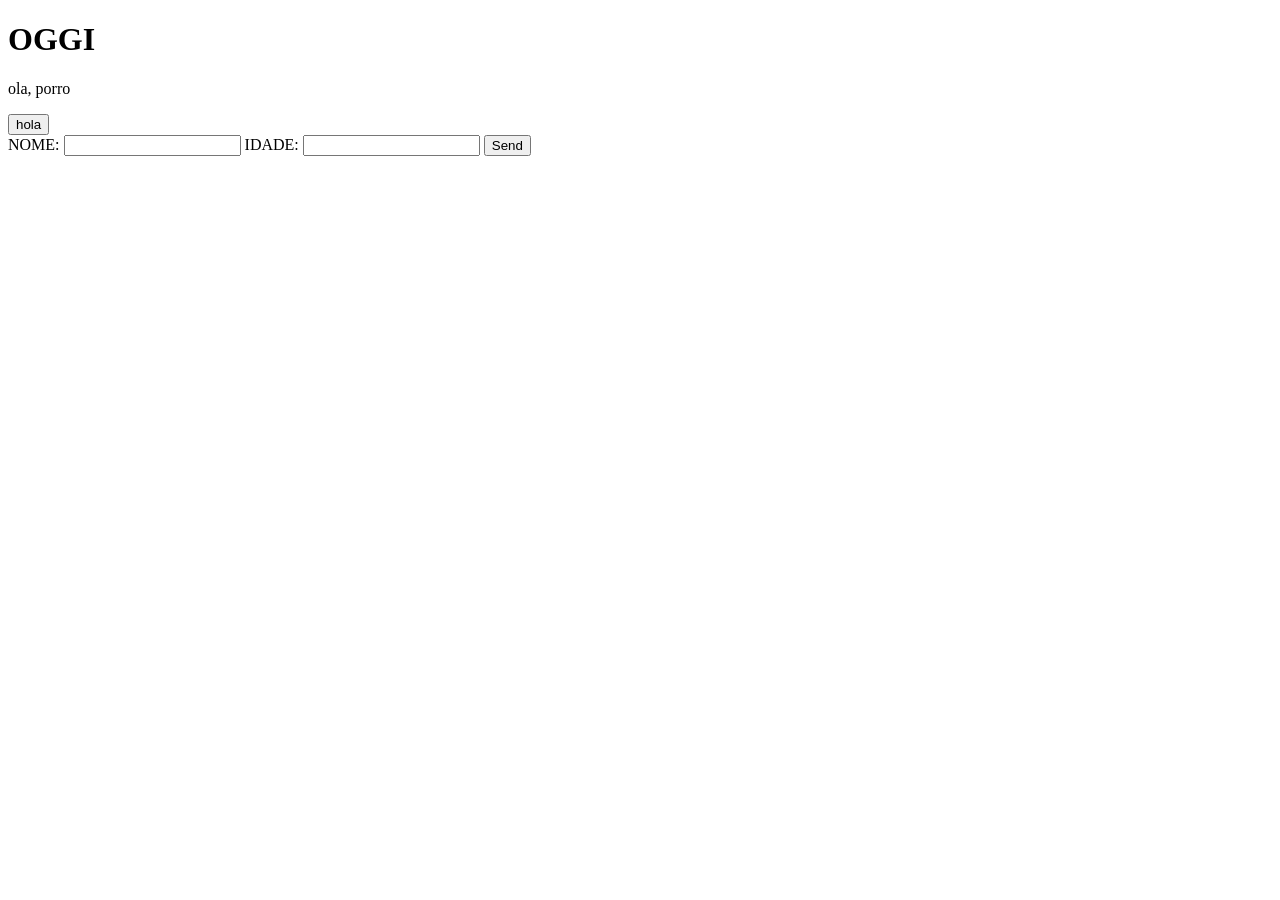
==== index.html @ 26f71e38 "form" ====
<!DOCTYPE html>
<html lang="en">
<head>
    <meta charset="UTF-8">
    <meta name="viewport" content="width=device-width, initial-scale=1.0">
    <title>GRULIUS</title>
</head>
<body>
    
<h1>OGGI</h1>
<p>ola, porro</p>
<button>hola</button>

<form>
    <label>NOME:</label>
    <input type="text">

    <label>IDADE:</label>
    <input type="number">

    <button>Send</button>

</form>





</body>
</html>
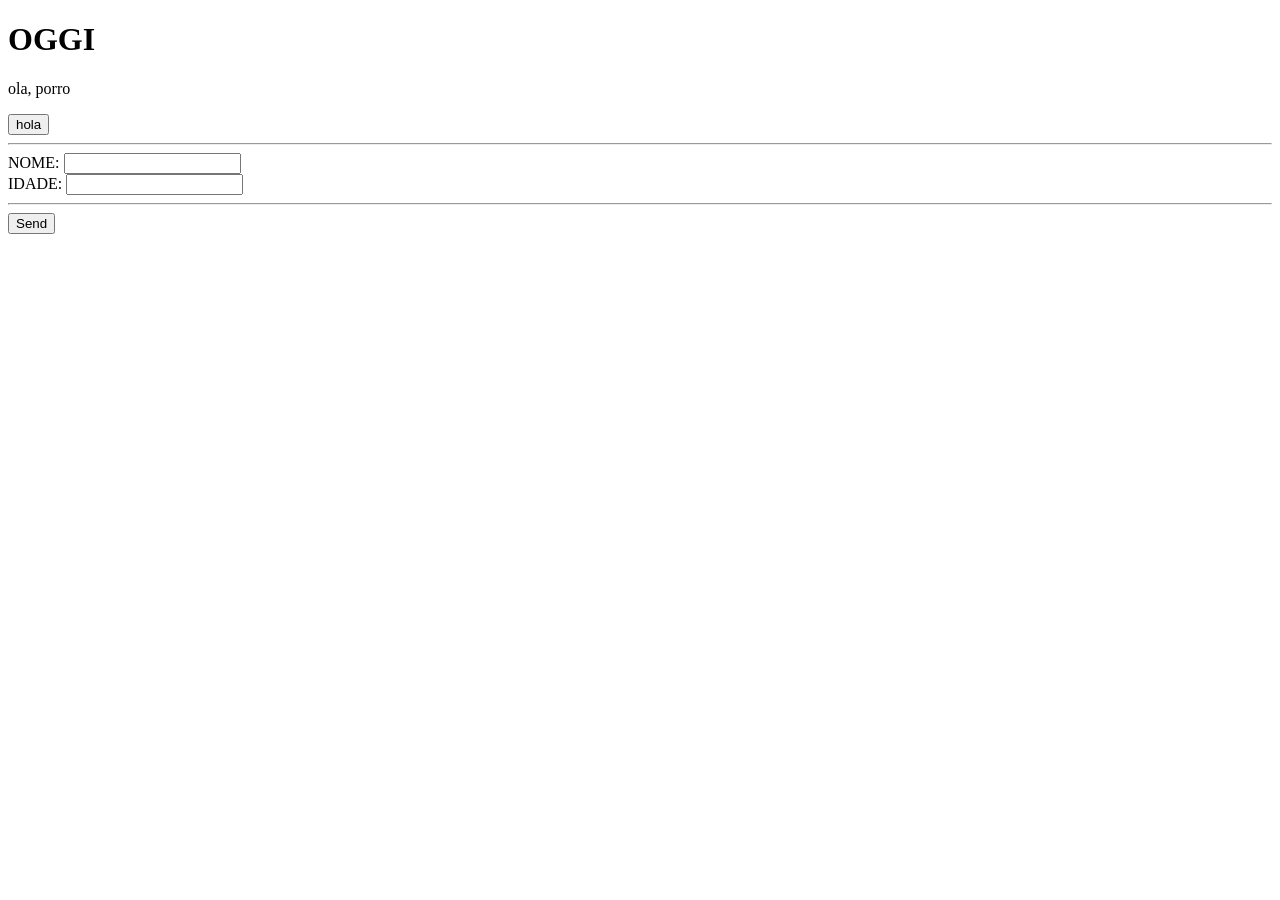
==== commit 6c92a6a0: "br hr" ====
--- a/index.html
+++ b/index.html
@@ -12,11 +12,15 @@
 <button>hola</button>
 
 <form>
+    <hr>
     <label>NOME:</label>
     <input type="text">
-
+    <br>
     <label>IDADE:</label>
     <input type="number">
+    <hr>
+
+    <!--holaaaa-->
 
     <button>Send</button>
 
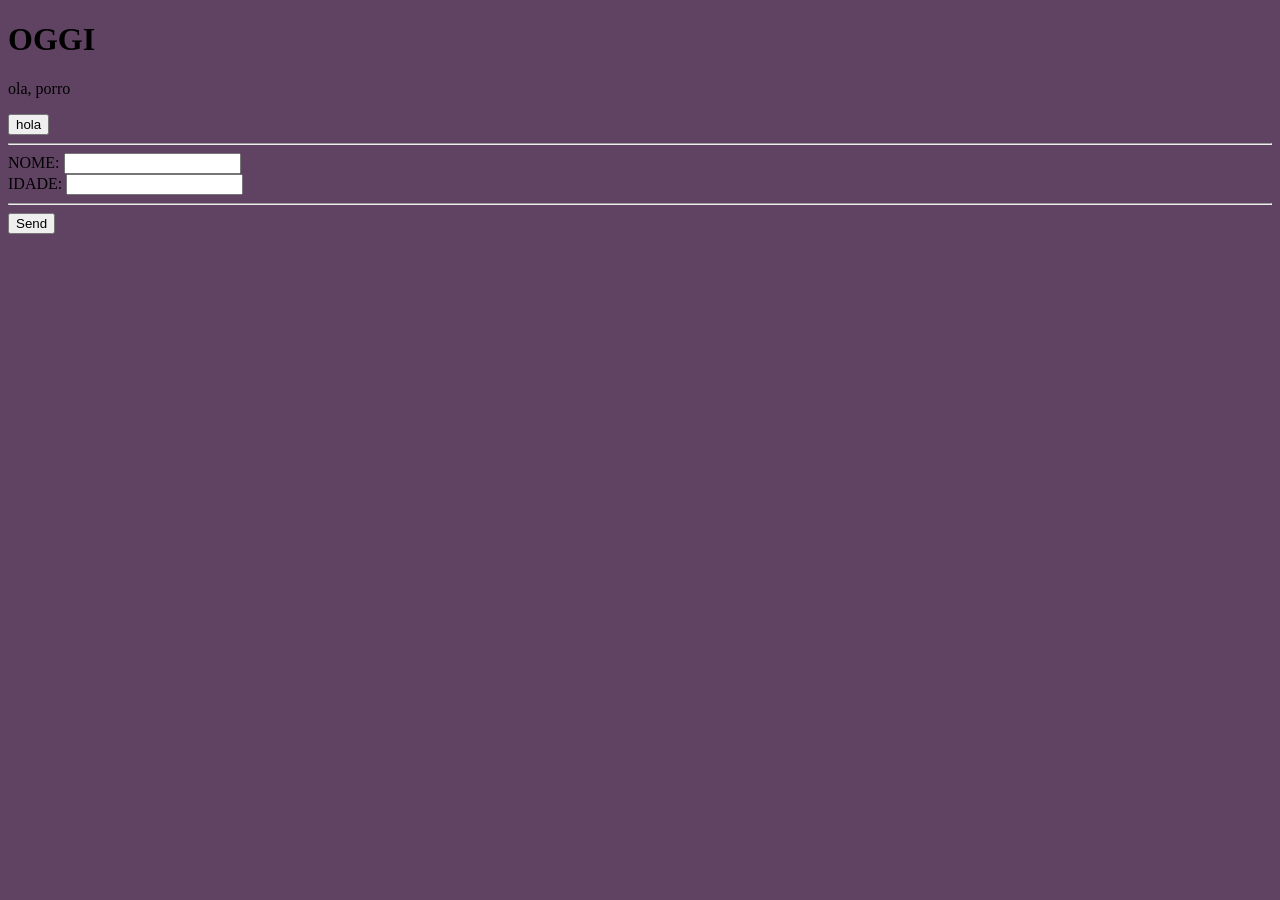
==== commit db15e006: "color" ====
--- a/index.html
+++ b/index.html
@@ -4,6 +4,7 @@
     <meta charset="UTF-8">
     <meta name="viewport" content="width=device-width, initial-scale=1.0">
     <title>GRULIUS</title>
+    <link rel="stylesheet" href="style.css">
 </head>
 <body>
     
@@ -20,6 +21,7 @@
     <input type="number">
     <hr>
 
+
     <!--holaaaa-->
 
     <button>Send</button>
--- a/style.css
+++ b/style.css
@@ -0,0 +1,3 @@
+body {
+    background-color: #604363;
+}
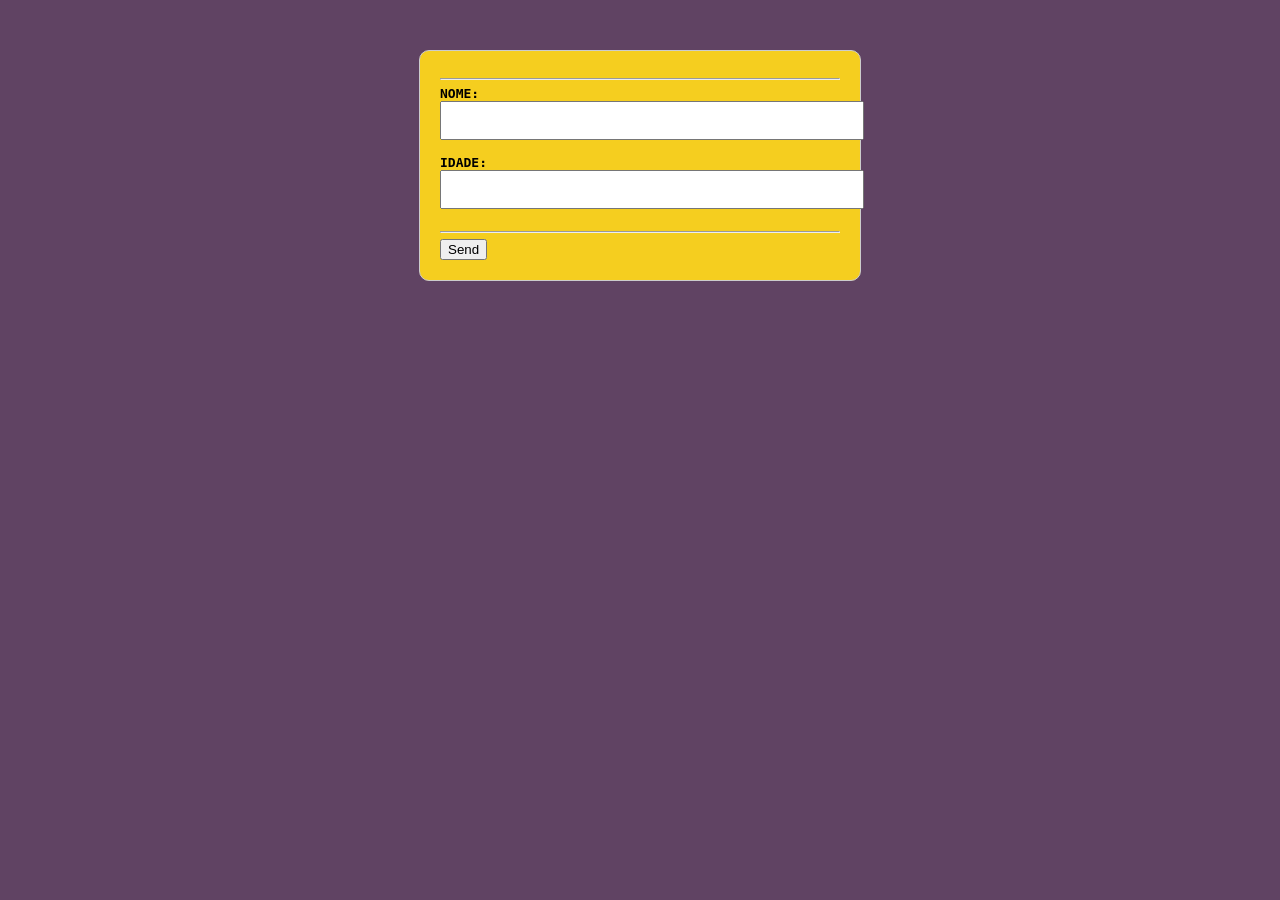
==== commit 9fd89dda: "tirar" ====
--- a/index.html
+++ b/index.html
@@ -8,10 +8,6 @@
 </head>
 <body>
     
-<h1>OGGI</h1>
-<p>ola, porro</p>
-<button>hola</button>
-
 <form>
     <hr>
     <label>NOME:</label>
--- a/style.css
+++ b/style.css
@@ -1,3 +1,27 @@
 body {
+    
     background-color: #604363;
+    font-family: monospace;
+    
+}
+
+form {
+    width: 400px;
+    background-color: #f5ce1f;
+
+    padding: 20px;
+    margin: 50px auto;
+
+    border: 1px solid #cccccc;
+    border-radius: 10px;
+
+}
+
+label {
+    font-weight: bold;
+}
+input{
+    width: 100%;
+    padding: 10px;
+    margin-bottom: 15px;
 }
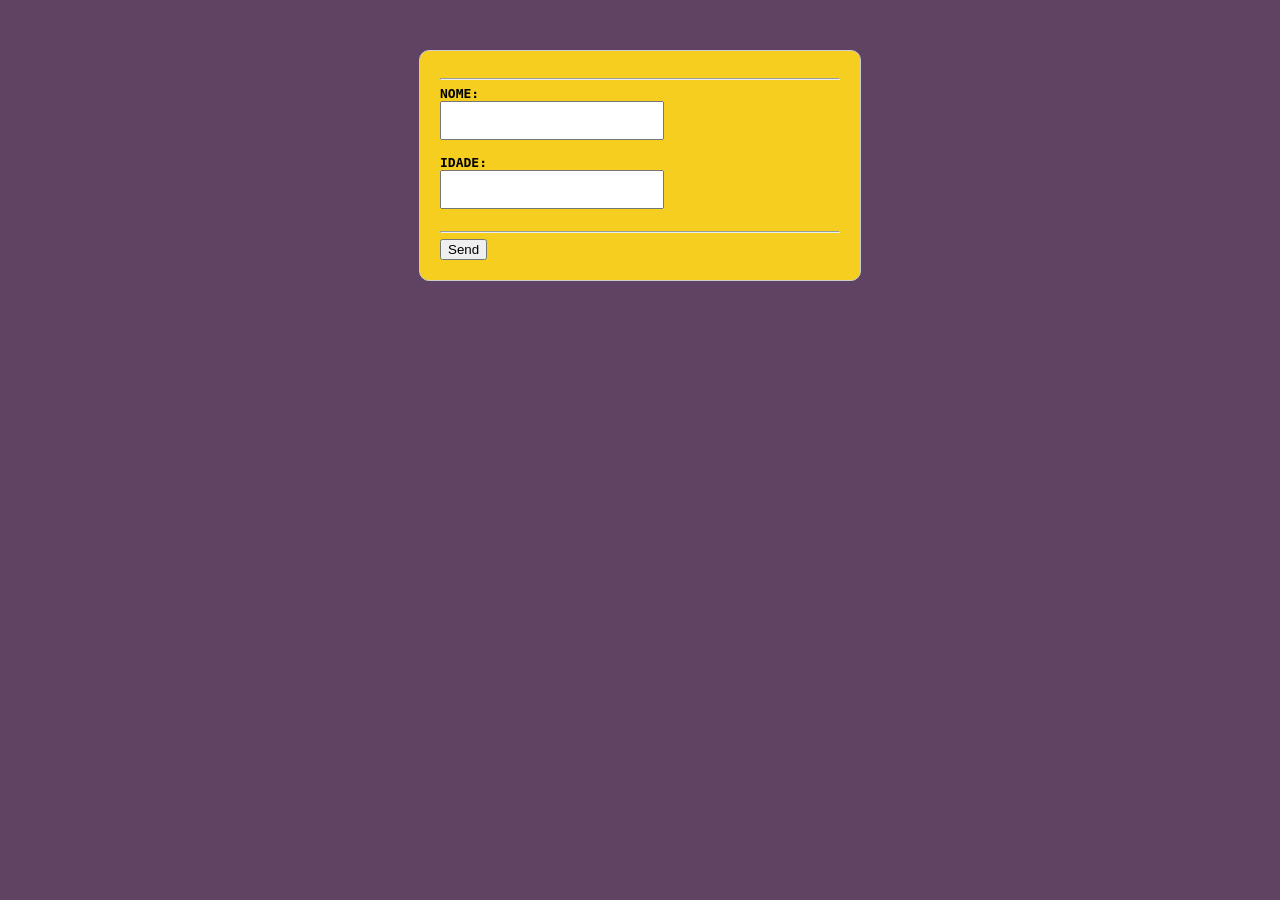
==== commit 502b8319: "Update index.html" ====
--- a/index.html
+++ b/index.html
@@ -11,9 +11,11 @@
 <form>
     <hr>
     <label>NOME:</label>
+    <br>
     <input type="text">
     <br>
     <label>IDADE:</label>
+    <br>
     <input type="number">
     <hr>
 
--- a/style.css
+++ b/style.css
@@ -21,7 +21,7 @@
     font-weight: bold;
 }
 input{
-    width: 100%;
+    width: 50%;
     padding: 10px;
     margin-bottom: 15px;
 }
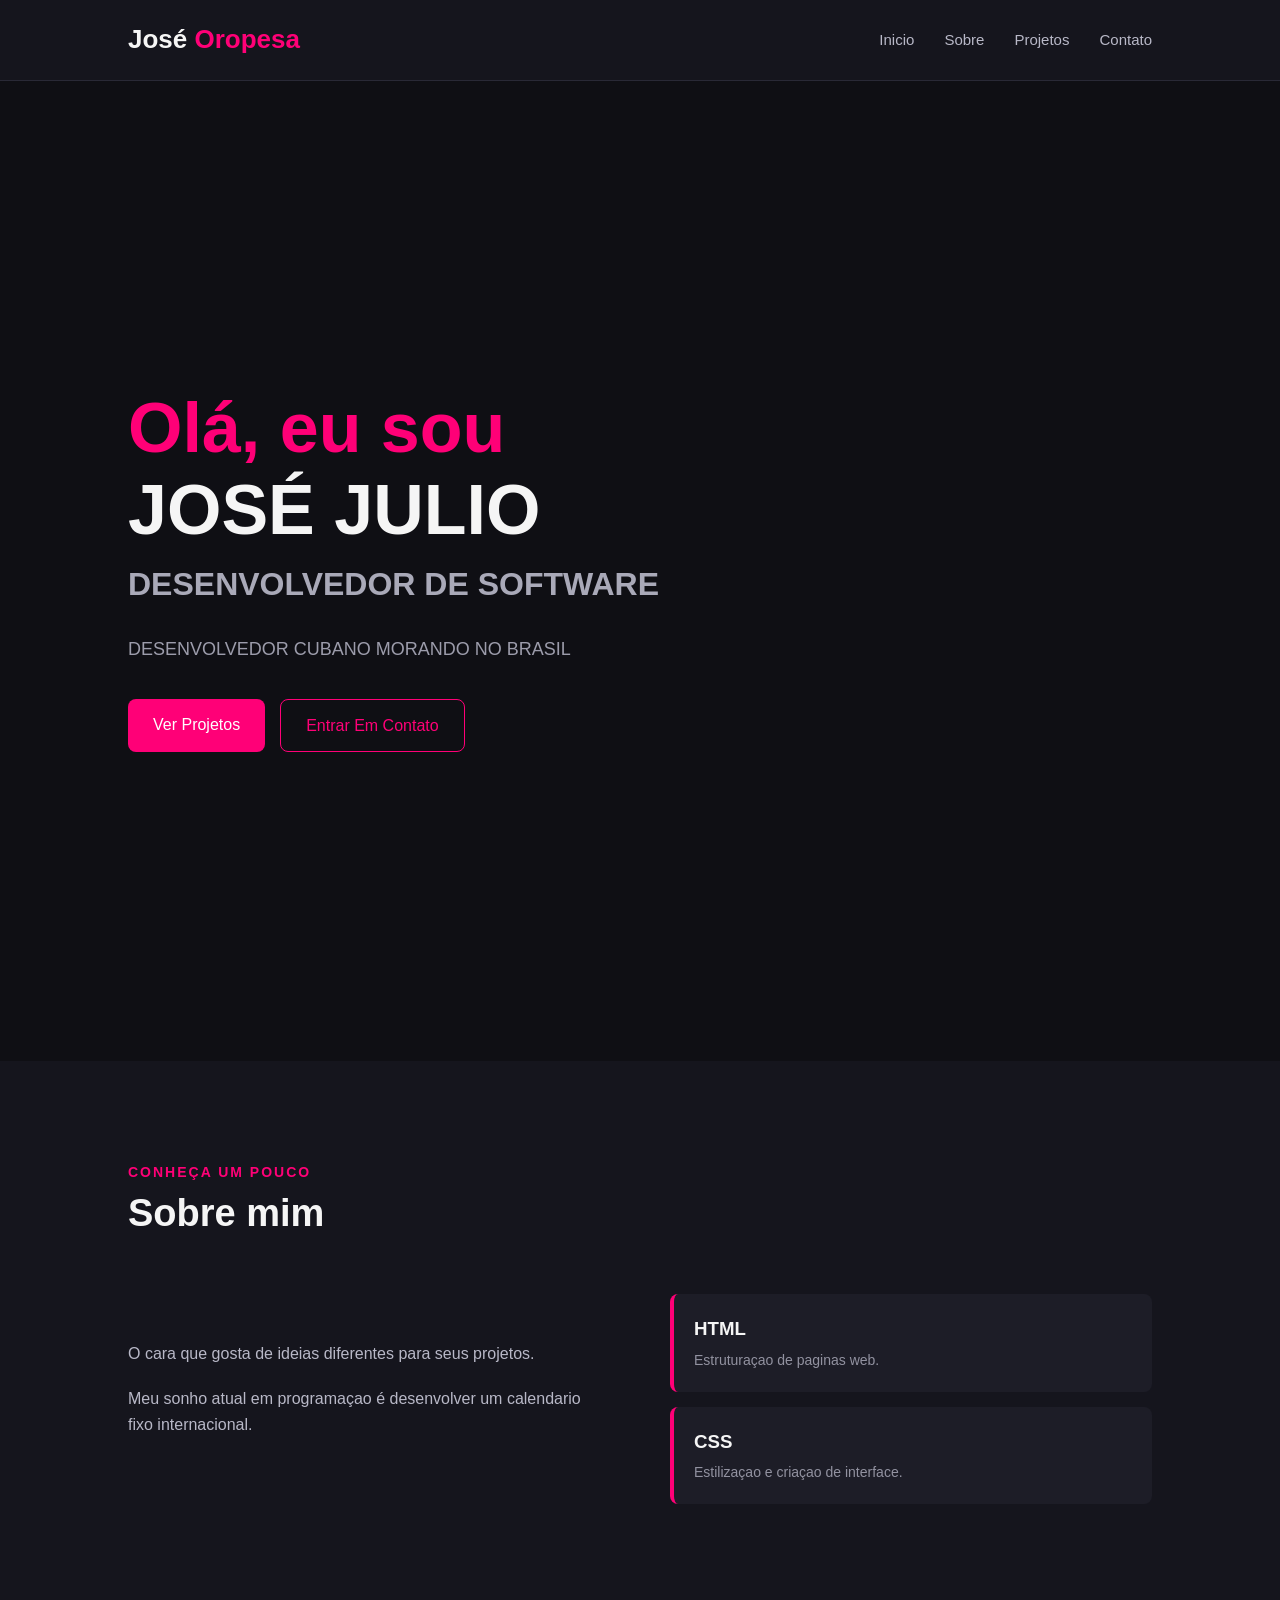
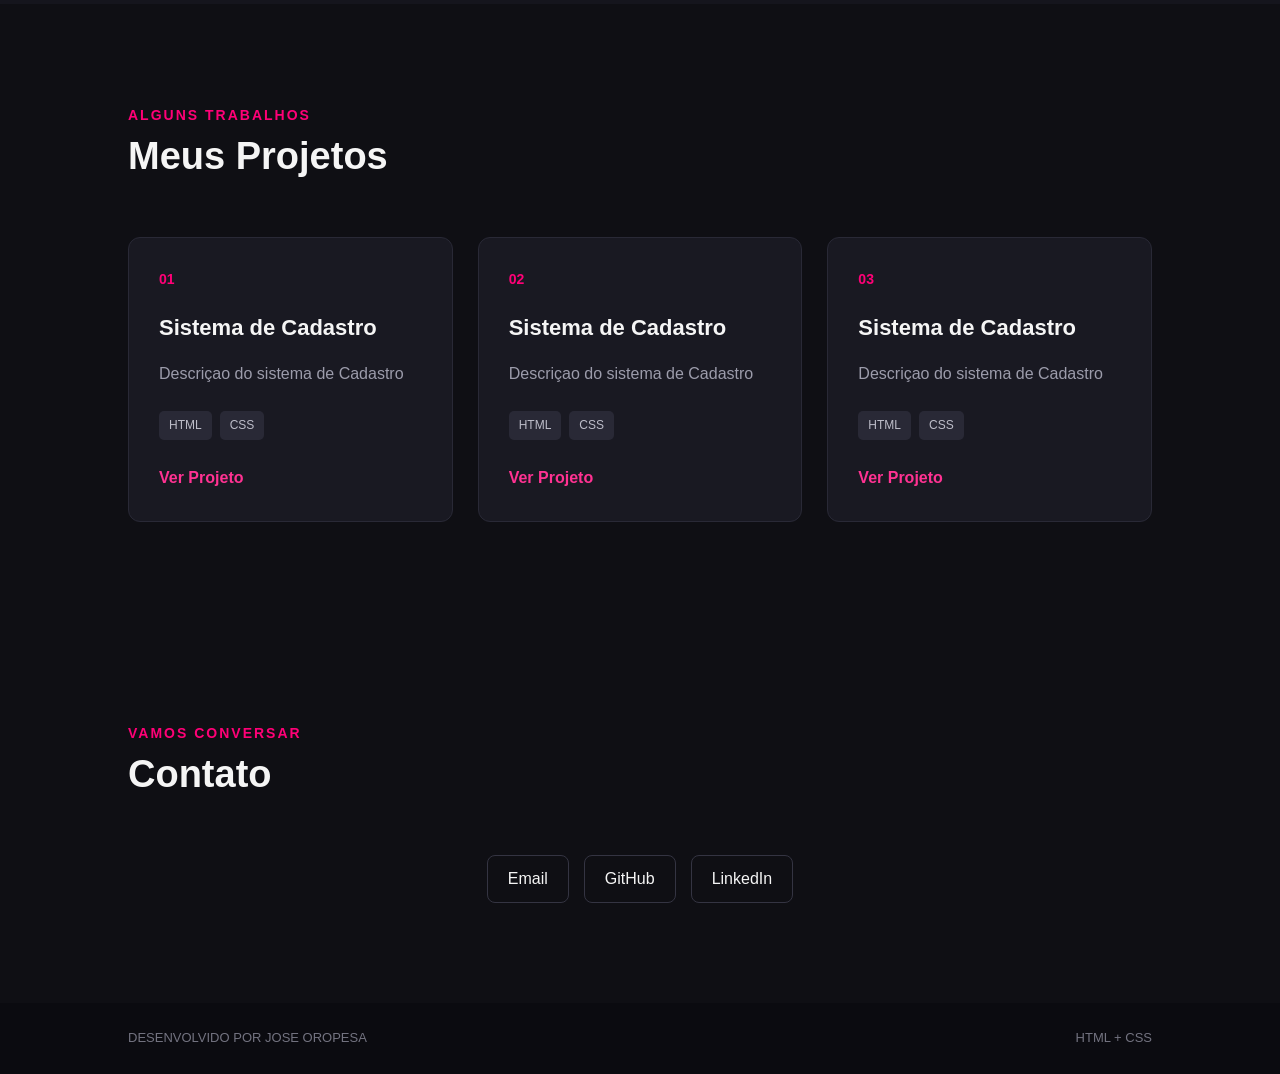
==== commit c5b11af4: "commit" ====
--- a/index.html
+++ b/index.html
@@ -3,29 +3,150 @@
 <head>
     <meta charset="UTF-8">
     <meta name="viewport" content="width=device-width, initial-scale=1.0">
-    <title>GRULIUS</title>
-    <link rel="stylesheet" href="style.css">
+    <title>GruliusBR</title>
+    <link rel="stylesheet" href="portfolio.css">
 </head>
 <body>
-    
-<form>
-    <hr>
-    <label>NOME:</label>
-    <br>
-    <input type="text">
-    <br>
-    <label>IDADE:</label>
-    <br>
-    <input type="number">
-    <hr>
 
+    <!--COMENTARIO-->
+    <header>
+    <div class="logo">
+        <h2>José <span>Oropesa</span></h2>
+    </div>
+    <nav>
+        <a href="#inicio">Inicio</a>
+        <a href="#sobre">Sobre</a>
+        <a href="#projetos">Projetos</a>
+        <a href="#contato">Contato</a>
+        
+    </nav>
+    </header>
 
-    <!--holaaaa-->
+    <!--CONTEUDO PRINCIPAL-->
+    <main>
+        <!-- SECAO DE INICIO -->
+         <section id="inicio" class="inicio">
+            <div class="inicio-conteudo">
+                <p class="apresentacao"> Olá, eu sou </p>
+                <h1> JOSÉ JULIO </h1>
+                <h2> DESENVOLVEDOR DE SOFTWARE </h2>
+                <p class="descricao">
+                    DESENVOLVEDOR CUBANO MORANDO NO BRASIL
+                </p>
+                <div class="botoes">
+                    <a href="#projetos" class="botao">Ver Projetos</a>
+                    <a href="#contato" class="botao botao-secundario">Entrar Em Contato</a>
+                </div>
+            </div>
+         </section>
 
-    <button>Send</button>
+         <!-- SOBRE -->
+          <section id="sobre" class="sobre">
+            <div class="titulo-secao">
+                <p>Conheça Um Pouco</p>
+                <h2>Sobre mim</h2>
+            </div>
+            <div class="sobre-conteudo">
+                <div class="sobre-texto">
+                    <p>
+                        O cara que gosta de ideias diferentes para seus projetos.
+                    </p>
+                    <p>
+                        Meu sonho atual em programaçao é desenvolver um calendario fixo internacional.
+                    </p>
+                </div>
+                <div class="habilidades">
+                    <div class="habilidade">
+                        <h3>HTML</h3>
+                        <p>Estruturaçao de paginas web.</p>
+                    </div>
+                    <div class="habilidade">
+                        <h3>CSS</h3>
+                        <p>Estilizaçao e criaçao de interface.</p>
+                    </div>
+                    <!--div class="habilidade">
+                        <h3>PHP</h3>
+                        <p>Desenvolvimento de aplicaçoes web.</p>
+                    </div-->
+                </div>
+            </div>
+          </section>
 
-</form>
-
+          <section id="projetos" class="projetos-secao">
+            <div class="titulo-secao">
+                <p>Alguns trabalhos</p>
+                <h2>Meus Projetos</h2>
+            </div>
+            <div class="projetos">
+                <div class="card">
+                    <div class="numero-projeto">
+                        01
+                    </div>
+                    <h3>Sistema de Cadastro</h3>
+                    <p>
+                        Descriçao do sistema de Cadastro
+                    </p>
+                    <div class="tecnologias">
+                        <span>HTML</span>
+                        <span>CSS</span>
+                        <!--span>PHP</span-->
+                    </div>
+                    <a href="cadastro.html">Ver Projeto</a>
+                </div>
+                <!-- PROJETO 2 -->
+                <div class="card">
+                    <div class="numero-projeto">
+                        02
+                    </div>
+                    <h3>Sistema de Cadastro</h3>
+                    <p>
+                        Descriçao do sistema de Cadastro
+                    </p>
+                    <div class="tecnologias">
+                        <span>HTML</span>
+                        <span>CSS</span>
+                        <!--span>PHP</span-->
+                    </div>
+                    <a href="cadastro.html">Ver Projeto</a>
+                </div>
+                <!-- PROJETO 3 -->
+                <div class="card">
+                    <div class="numero-projeto">
+                        03
+                    </div>
+                    <h3>Sistema de Cadastro</h3>
+                    <p>
+                        Descriçao do sistema de Cadastro
+                    </p>
+                    <div class="tecnologias">
+                        <span>HTML</span>
+                        <span>CSS</span>
+                        <!--span>PHP</span-->
+                    </div>
+                    <a href="cadastro.html">Ver Projeto</a>
+                </div>
+            </div>
+        </section>
+        <section id="contatos" class="contatos">
+            <div class="titulo-secao">
+                <p>Vamos conversar</p>
+                <h2>Contato</h2>
+            </div>
+            <div class="contato-links">
+                <a href="mailto:guapser2k7@gmail.com">Email</a>
+                <a href="https://github.com/GRULIUSBR">GitHub</a>
+                <a href="https://linkedin.com/in/joseoropesabajuelo">LinkedIn</a>
+            </div>
+        </section>
+    </main>
+    <footer>
+        <p>
+            DESENVOLVIDO POR <a href="https://jose755.devlook.xyz">JOSE OROPESA</a>
+        </p>
+        <p>
+            HTML + CSS
+        </p>
+    </footer>
 
 
 
--- a/portfolio.css
+++ b/portfolio.css
@@ -0,0 +1,433 @@
+/* ==================== */
+/* CONFIGURAÇOES GERAIS */
+/* ==================== */
+
+*{
+
+margin: 0;
+padding: 0;
+}
+
+html{
+    scroll-behavior: smooth;
+}
+
+body{
+    font-family: Arial, Helvetica, sans-serif;
+    background-color: #0f0f14;
+    color: #F5F5F5;
+    line-height: 1.6;
+}
+
+a{
+ text-decoration: none;   
+ color: inherit; /*inherit copia el color */
+}
+
+/*==========*/
+/*   MENU   */
+/*==========*/
+
+header{
+    height: 80px;
+    padding: 0 10%;
+    display: flex;
+    justify-content: space-between;
+    align-items: center;
+    background-color: #15151d;
+    border-bottom: 1px solid #292936;
+    position: sticky;
+    top: 0; /* pesquisar*/
+    z-index: 10; /*pesquisar */
+}
+
+.logo h2{
+    font-size: 26px;
+}
+
+.logo span{
+    color: rgb(255, 0, 119);
+}
+
+nav{
+    display: flex;
+    gap: 30px; /*espacio entre los textos de la barra de navegacion*/
+}
+
+nav a{
+    color: #b8b8c7;
+    font-size: 15px;
+    transition: 0.3s;
+}
+
+nav a:hover{ /*hover es una pseudoclase*/
+color: rgb(255, 0, 119);;
+}
+
+/*==============*/
+/*    INICIO    */
+/*==============*/
+
+.inicio{
+min-height: calc(100vh - 80px); /*desafio pra casa (view port)*/
+padding: 80px 10%;
+display: flex;
+align-items: center;
+background-color: #0f0f14;
+}
+
+.inicio-conteudo{
+    max-width: 750px;
+}
+
+.apresentacao{
+    font-size: 70px;
+    line-height: 1.1;
+    font-weight: bold;
+    margin-bottom: 5px;
+    color:rgb(255, 0, 119)
+}
+
+.inicio h1{
+    font-size: 70px;
+    line-height: 1.1;
+    margin-bottom: 10px;
+}
+
+.inicio h2{
+    font-size: 32px;
+    color: #a9a9b8;
+    margin-bottom: 25px;
+}
+
+.descricao{
+    max-width: 600px;
+    color: #9c9cab;
+    font-size: 18px;
+    margin-bottom: 35px;
+}
+
+/*===================*/
+/*      BOTOES       */
+/*===================*/
+
+.botoes{
+    display: flex;
+    gap: 15px;
+}
+
+.botao{
+    display: inline-block;
+    background-color: rgb(255, 0, 119);
+    color: #fff;
+    padding: 13px 25px;
+    border-radius: 8px;
+    transition: 0.3s;
+}
+
+.botao:hover{
+    background-color: rgb(255, 50, 146) ;
+    transform: translateY(-3px);
+}
+
+.botao-secundario{
+    background-color: transparent;
+    border: 1px solid rgb(255, 0, 119);
+    color: rgb(255, 0, 119);
+}
+
+.botao-secundario:hover{
+    background-color: rgb(255, 50, 146);
+    color: #fff;
+}
+
+/*============*/
+/*   SEÇOES   */
+/*============*/
+
+section{
+padding: 100px 10%;
+}
+
+.titulo-secao{
+    margin-bottom: 50px;
+}
+
+.titulo-secao p{
+    color: rgb(255, 0, 119);
+    font-size: 14px;
+    font-weight: bold;
+    text-transform: uppercase;
+    letter-spacing: 2px;
+}
+
+.titulo-secao h2{
+    font-size: 38px;
+}
+
+/*==============*/
+/*     SOBRE    */
+/*==============*/
+
+.sobre{
+    background-color: #15151d;
+}
+
+.sobre-conteudo{
+    display: flex;
+    gap: 60px;
+    align-items: center;
+}
+
+.sobre-texto{
+    flex: 1;
+    color: #b8b8c7;
+}
+
+.sobre-texto p{
+    margin-bottom: 20px;
+}
+
+.habilidades{
+    flex: 1;
+    display: flex;
+    flex-direction: column;
+    gap: 15px;
+}
+
+.habilidade{
+    background-color: #1d1d27;
+    padding: 20px;
+    border-radius: 8px;
+    border-left: 4px solid rgb(255, 0, 119);
+}
+
+.habilidade h3{
+margin-bottom: 5px;
+}
+
+.habilidade p{
+color: #9292a0;
+font-size: 14px;
+}
+
+/*============*/
+/*  PROJETOS  */
+/*============*/
+
+.projetos-secao{
+    background-color: #0f0f14;
+}
+
+.projetos{
+    display: flex;
+    gap: 25px;
+}
+
+.card{
+    flex: 1;
+    background-color: #191922;
+    padding: 30px;
+    border-radius: 12px;
+    border:  1px solid #292936;
+    transition: 0.3s;
+}
+
+.card:hover{
+    transform: translateY(-8px);
+    border-color: rgb(255, 0, 119)
+}
+
+.numero-projeto{
+    color: rgb(255, 0, 119);
+    font-size: 14px;
+    font-weight: bold;
+    margin-bottom: 20px;
+}
+
+.card h3{
+    font-size: 22px;
+    margin-bottom: 15px;
+}
+
+.card p{
+    color: #9c9cab;
+    margin-bottom: 25px;
+}
+
+.card > a{
+    color: rgb(255, 50, 146);
+    font-weight: bold;
+}
+
+/*tecno*/
+.tecnologias{
+    display: flex;
+    gap: 8px;
+    margin-bottom: 25px;
+}
+
+.tecnologias span{
+    background-color: #292936;
+    color: #bdbdc9;
+    border-radius: 5px;
+    padding: 5px 10px;
+    font-size: 12px;
+}
+
+/*==============*/
+/*    CONTATO   */
+/*==============*/
+
+.contato{
+    background-color: #15151d;
+    text-align: center;
+}
+
+.contato .titulo-secao{
+    margin-bottom: 20px;
+}
+
+.contato-texto{
+    max-width: 600px;
+    margin: 0 auto 30px auto;
+    color:#9c9cab;
+}
+
+.contato-links{
+    display: flex;
+    justify-content: center;
+    gap: 15px;
+}
+
+.contato-links a{
+border: 1px solid #343442;
+padding: 10px 20px;
+border-radius: 8px;
+transition: 0.3s;
+}
+
+.contato-links a:hover{
+    border-color: rgb(255, 0, 119);
+    color: rgb(255, 0, 119);
+    transform: translateY(-3px);
+}
+
+/*=================*/
+/*    RODAPE       */
+/*=================*/
+
+footer{
+    padding: 25px 10%;
+    background-color: #0b0b10;
+    color: #737380;
+    display: flex;
+    justify-content: space-between;
+    font-size: 13px;
+}
+
+/*================*/
+/* RESPONSIVIDADE */
+/*================*/
+
+@media (max-width: 800px){
+
+header{
+    height: auto;
+    padding: 20px 5%;
+    flex-direction: column;
+    gap: 15px;
+}
+
+nav{
+    gap: 15px;
+    flex-wrap: wrap;
+        justify-content: center;
+}
+
+.inicio{
+    min-height: auto;
+    padding: 70px 5%;
+}
+
+.inicio h1{
+    font-size: 48px;
+}
+
+.inicio h2{
+    font-size: 24px;
+}
+
+.apresentacao{
+    font-size: 24px;
+}
+
+.descricao{
+    font-size: 16px;
+}
+
+/*================*/
+/*ALL THE SECTIONS*/
+/*================*/
+
+section{
+    padding: 70px 5%; /*espaçamento interno*/
+
+}
+
+/*SOBRE*/
+
+.sobre-conteudo{
+    flex-direction: column;
+    align-items: stretch;
+}
+
+/*PROJETOS*/
+
+.projetos{
+    flex-direction: column;
+}
+
+.botoes{
+    flex-direction: column;
+    align-items: flex-start;
+}
+
+/*CONTATO*/
+
+.contato-links{
+    flex-wrap: wrap;
+}
+
+/*RODAPE*/
+
+footer{
+    flex-direction: column;
+    text-align: center;
+    gap: 10px;
+}
+
+
+
+
+
+
+
+
+
+
+
+
+
+
+
+
+
+
+
+
+
+
+}
+
+
